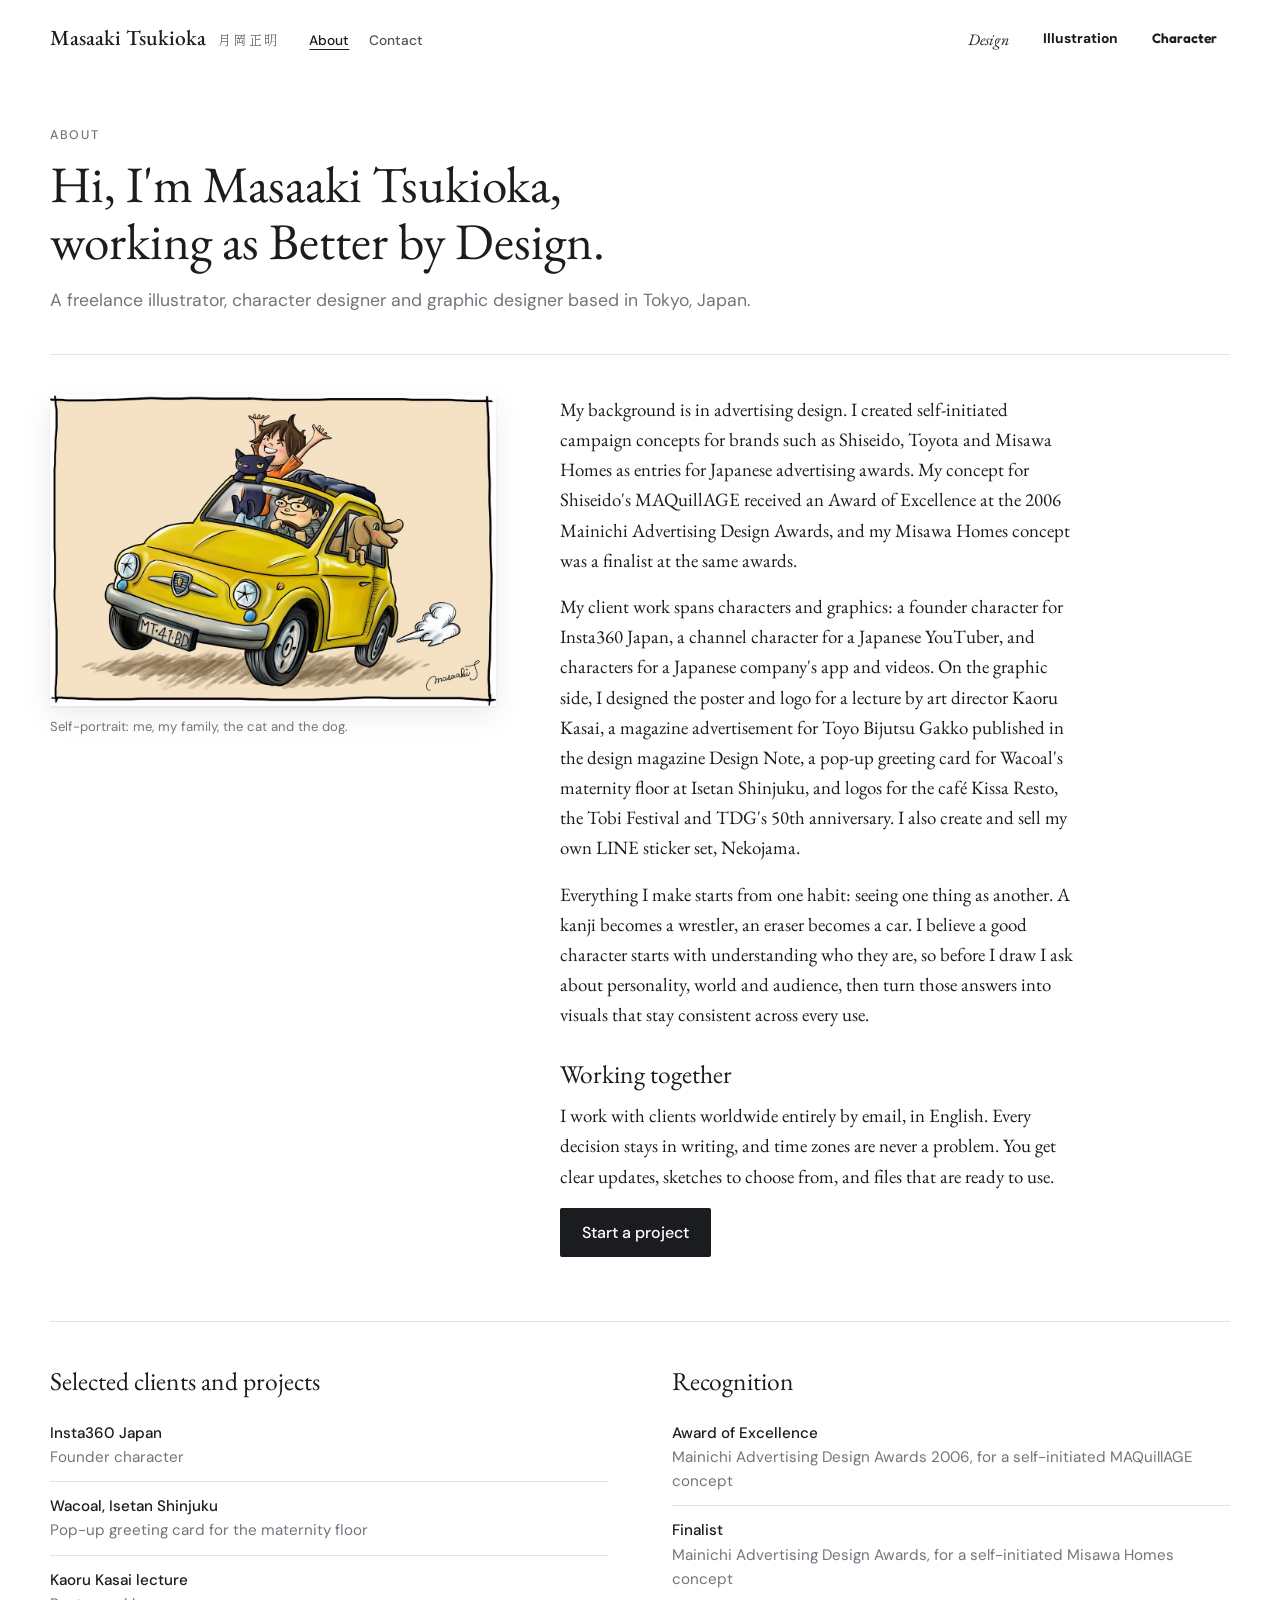
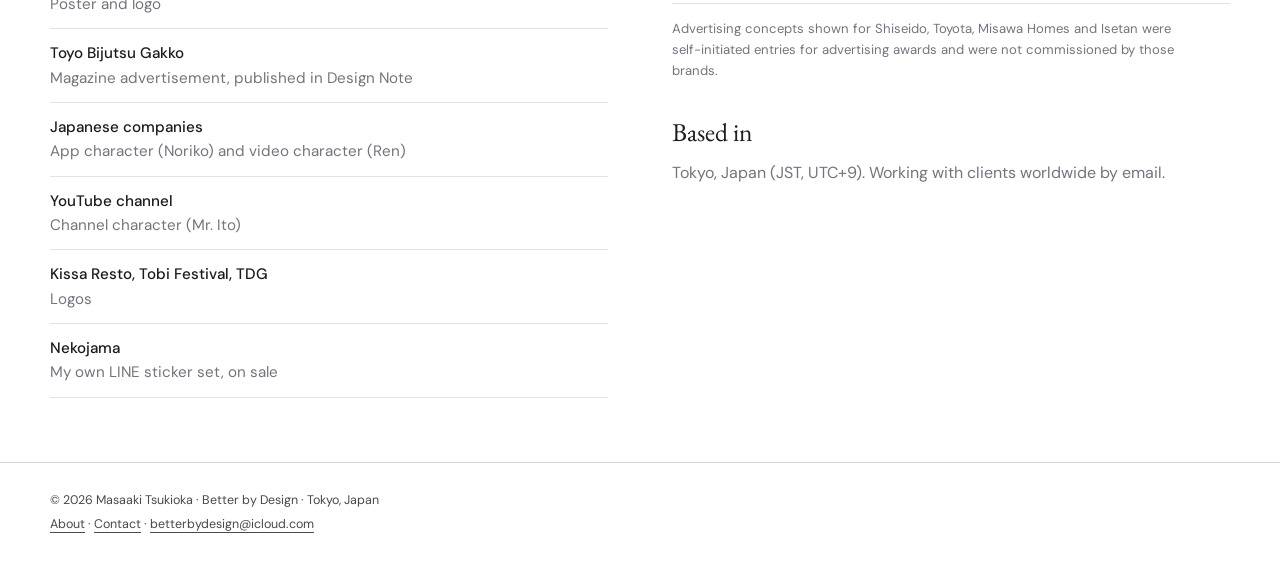
==== about/index.html @ 7e454767 "Initial portfolio site Co-Authored-By: Claude Opus 5.5 <noreply@anthropic.com>" ====
<!doctype html>
<html lang="en">
<head>
<meta charset="utf-8">
<meta name="viewport" content="width=device-width,initial-scale=1,viewport-fit=cover">
<title>About — Masaaki Tsukioka, Better by Design</title>
<meta name="description" content="Masaaki Tsukioka is a Tokyo-based illustrator, character designer and graphic designer working as Better by Design. Clients include Insta360 Japan and Wacoal; Award of Excellence, Mainichi Advertising Design Awards 2006.">
<meta name="author" content="Masaaki Tsukioka">
<meta name="theme-color" content="#ffffff">
<link rel="preconnect" href="https://fonts.googleapis.com">
<link rel="preconnect" href="https://fonts.gstatic.com" crossorigin>
<link rel="stylesheet" href="https://fonts.googleapis.com/css2?family=EB+Garamond:ital,wght@0,400;0,500;1,400&family=Shippori+Mincho:wght@400;500;700&family=DM+Sans:opsz,wght@9..40,400;9..40,500;9..40,700;9..40,800&family=Zen+Kaku+Gothic+New:wght@400;700&family=Fredoka:wght@500;600;700&family=Zen+Maru+Gothic:wght@500;700&family=Caveat:wght@600&display=swap">
<link rel="stylesheet" href="../assets/site.css?v=20261123f">
<script>try{var w=sessionStorage.getItem('wipe');if(w&&!matchMedia('(prefers-reduced-motion: reduce)').matches)document.documentElement.setAttribute('data-wipe',w);}catch(e){}</script>
<script type="application/ld+json">{"@context": "https://schema.org", "@type": "Person", "name": "Masaaki Tsukioka", "alternateName": "月岡正明", "jobTitle": "Illustrator, Character Designer and Graphic Designer", "worksFor": {"@type": "Organization", "name": "Better by Design"}, "address": {"@type": "PostalAddress", "addressLocality": "Tokyo", "addressCountry": "JP"}, "email": "mailto:betterbydesign@icloud.com", "sameAs": ["https://www.behance.net/gallery/111535309/My-Work"]}</script>
</head>
<body data-world="about" data-root="../">
<a class="skip" href="#main">Skip to content</a>
<div class="wipe" id="wipe" aria-hidden="true"></div>
<dialog class="lb" id="lb" aria-label="Enlarged work"><img alt=""><button type="button" class="lb-x" aria-label="Close">×</button><button type="button" class="lb-p" aria-label="Previous">‹</button><button type="button" class="lb-n" aria-label="Next">›</button><span class="lb-c"></span></dialog>
<section class="view page" id="about">
  <div class="g"><div class="in">
    <div class="bar">
      <div class="id"><a class="who" href="../" data-w="home"><b>Masaaki Tsukioka</b><span lang="ja">月岡正明</span></a><nav class="links" aria-label="Site"><a href="../about/" data-w="about" aria-current="page">About</a><a href="../contact/" data-w="contact">Contact</a></nav></div>
      <nav class="switch" aria-label="Worlds"><a class="s-d" href="../design/" data-w="design">Design</a><a class="s-i" href="../illustration/" data-w="illustration">Illustration</a><a class="s-c" href="../character/" data-w="character">Character</a></nav>
    </div>
    <div class="p-head" id="main">
      <p class="role">About</p>
      <h1>Hi, I'm Masaaki Tsukioka, working as Better by Design.</h1>
      <p class="p-lead">A freelance illustrator, character designer and graphic designer based in Tokyo, Japan.</p>
    </div>
    <div class="p-grid">
      <figure class="p-fig"><img src="../img/yellow-car.jpg" alt="Self-portrait illustration: the artist, family, a cat and a dog in a small yellow car" width="1150" height="802"><figcaption>Self-portrait: me, my family, the cat and the dog.</figcaption></figure>
      <div class="p-text">
        <p>My background is in advertising design. I created self-initiated campaign concepts for brands such as Shiseido, Toyota and Misawa Homes as entries for Japanese advertising awards. My concept for Shiseido's MAQuillAGE received an Award of Excellence at the 2006 Mainichi Advertising Design Awards, and my Misawa Homes concept was a finalist at the same awards.</p>
        <p>My client work spans characters and graphics: a founder character for Insta360 Japan, a channel character for a Japanese YouTuber, and characters for a Japanese company's app and videos. On the graphic side, I designed the poster and logo for a lecture by art director Kaoru Kasai, a magazine advertisement for Toyo Bijutsu Gakko published in the design magazine Design Note, a pop-up greeting card for Wacoal's maternity floor at Isetan Shinjuku, and logos for the café Kissa Resto, the Tobi Festival and TDG's 50th anniversary. I also create and sell my own LINE sticker set, Nekojama.</p>
        <p>Everything I make starts from one habit: seeing one thing as another. A kanji becomes a wrestler, an eraser becomes a car. I believe a good character starts with understanding who they are, so before I draw I ask about personality, world and audience, then turn those answers into visuals that stay consistent across every use.</p>
        <h2>Working together</h2>
        <p>I work with clients worldwide entirely by email, in English. Every decision stays in writing, and time zones are never a problem. You get clear updates, sketches to choose from, and files that are ready to use.</p>
        <p class="p-cta"><a class="btn" href="../contact/" data-w="contact">Start a project</a></p>
      </div>
    </div>
    <div class="p-cols">
      <div>
        <h2>Selected clients and projects</h2>
        <ul class="p-list">
          <li><b>Insta360 Japan</b> Founder character</li>
          <li><b>Wacoal, Isetan Shinjuku</b> Pop-up greeting card for the maternity floor</li>
          <li><b>Kaoru Kasai lecture</b> Poster and logo</li>
          <li><b>Toyo Bijutsu Gakko</b> Magazine advertisement, published in Design Note</li>
          <li><b>Japanese companies</b> App character (Noriko) and video character (Ren)</li>
          <li><b>YouTube channel</b> Channel character (Mr. Ito)</li>
          <li><b>Kissa Resto, Tobi Festival, TDG</b> Logos</li>
          <li><b>Nekojama</b> My own LINE sticker set, on sale</li>
        </ul>
      </div>
      <div>
        <h2>Recognition</h2>
        <ul class="p-list">
          <li><b>Award of Excellence</b> Mainichi Advertising Design Awards 2006, for a self-initiated MAQuillAGE concept</li>
          <li><b>Finalist</b> Mainichi Advertising Design Awards, for a self-initiated Misawa Homes concept</li>
        </ul>
        <p class="p-note">Advertising concepts shown for Shiseido, Toyota, Misawa Homes and Isetan were self-initiated entries for advertising awards and were not commissioned by those brands.</p>
        <h2>Based in</h2>
        <p class="p-plain">Tokyo, Japan (JST, UTC+9). Working with clients worldwide by email.</p>
      </div>
    </div>
  </div></div>
</section>
<div class="g site-foot"><div class="in"><p>© 2026 Masaaki Tsukioka · Better by Design · Tokyo, Japan</p><p><a href="../about/" data-w="about">About</a> · <a href="../contact/" data-w="contact">Contact</a> · <a href="mailto:betterbydesign@icloud.com">betterbydesign@icloud.com</a></p></div></div>
<script src="../assets/site.js"></script>
</body>
</html>
---- assets/site.css ----
/* Three worlds under one name, each with a single committed look.
   Motion rule: every movement re-enacts the idea of the work it sits on (見立て),
   nothing moves only to decorate. */
:root{
  color-scheme:light;
  --paper:#ffffff; --ink:#1b1c20; --grey:#73757e; --hair:#e3e3e7; --soft:#f5f5f7;
  --cobalt:#1f5fd1; --sun:#ffc21a; --char-ink:#2a1d0c; --lip:#c8102e;
  --serif:"EB Garamond","Shippori Mincho",Georgia,serif;
  --mincho:"Shippori Mincho","EB Garamond","Hiragino Mincho ProN",serif;
  --sans:"DM Sans","Zen Kaku Gothic New",system-ui,-apple-system,"Hiragino Sans",sans-serif;
  --gothic:"Zen Kaku Gothic New","DM Sans","Hiragino Sans",sans-serif;
  --round:"Fredoka","Zen Maru Gothic","Hiragino Maru Gothic ProN",system-ui,sans-serif;
  --maru:"Zen Maru Gothic","Fredoka","Hiragino Maru Gothic ProN",sans-serif;
  --hand:"Caveat","Segoe Print","Bradley Hand",cursive;
  --ease:cubic-bezier(.7,0,.2,1);
}
*{box-sizing:border-box}
body{margin:0;background:var(--paper);color:var(--ink);font-family:var(--sans);font-size:16px;line-height:1.6}
img{max-width:100%;display:block}
a{color:inherit}
a:focus-visible,button:focus-visible{outline:2px solid currentColor;outline-offset:3px}
.g{padding-left:max(16px,env(safe-area-inset-left,0px));padding-right:max(16px,env(safe-area-inset-right,0px))}
.in{max-width:1180px;margin:0 auto}
.view[hidden]{display:none!important}
.replay{font:500 .78rem var(--sans);background:none;border:1px solid currentColor;border-radius:999px;padding:3px 12px;cursor:pointer;color:inherit;opacity:.7;margin-top:16px}
.replay:hover{opacity:1}

/* ---------- top bar ---------- */
.bar{display:flex;flex-wrap:wrap;align-items:center;justify-content:space-between;gap:10px 24px;padding-block:20px}
.who{text-decoration:none;display:flex;align-items:baseline;gap:12px}
.who b{font-family:var(--serif);font-weight:500;font-size:1.35rem}
.who span{font-family:var(--mincho);font-size:.82rem;letter-spacing:.18em;opacity:.65}
.switch{display:flex;flex-wrap:wrap;gap:8px}
.switch a{text-decoration:none;font-size:.86rem;padding:5px 12px;border-radius:2px;border:1px solid transparent}
.switch .s-d{font-family:var(--serif);font-size:1rem;font-style:italic}
.switch .s-i{font-family:var(--sans);font-weight:800}
.switch .s-c{font-family:var(--round);font-weight:600;border-radius:999px}
.switch a[aria-current]{border-color:currentColor}

/* ---------- world switch: you cross into another world's paper ---------- */
.wipe{position:fixed;inset:0;z-index:50;pointer-events:none;transform:scaleX(0)}
.wipe.go{animation:wipe .8s var(--ease) forwards}
@keyframes wipe{0%{transform:scaleX(0);transform-origin:left}45%,55%{transform:scaleX(1);transform-origin:left}56%{transform-origin:right}100%{transform:scaleX(0);transform-origin:right}}

/* ---------- HOME ---------- */
#home .intro{padding-block:40px 36px;max-width:760px}
#home h1{margin:0 0 14px;font-family:var(--serif);font-weight:400;font-size:clamp(2rem,4.6vw,3.2rem);line-height:1.12;text-wrap:balance}
#home .intro p{margin:0;color:var(--grey);max-width:58ch}
.doors{display:grid;grid-template-columns:repeat(auto-fit,minmax(min(100%,280px),1fr));gap:16px;padding-bottom:56px}
.door{display:flex;flex-direction:column;justify-content:space-between;min-height:520px;padding:26px;text-decoration:none;overflow:hidden;position:relative}
.door .pic{flex:1;display:grid;place-items:center;padding:18px 0;position:relative}
.door .pic img{max-height:300px;width:auto}
.door small{display:block;opacity:.7;font-size:.82rem}
.door .lead{margin:6px 0 0;font-size:.95rem}
@media (min-width:900px){
  .doors{display:flex}
  .door{flex:1 1 0;transition:flex-grow .6s cubic-bezier(.2,.8,.2,1)}
  .doors:hover .door{flex-grow:.85}
  .doors .door:hover,.doors .door:focus-visible{flex-grow:1.4}
}
.d-design{background:var(--paper);border:1px solid var(--hair)}
.d-design h2{font-family:var(--serif);font-weight:400;font-size:2.1rem;margin:0;line-height:1.05}
.d-design small{font-family:var(--mincho);letter-spacing:.2em}
.d-design .lead{font-family:var(--serif);font-style:italic;color:var(--grey)}
/* the design door shows the trick in miniature: a glyph that is also a wrestler */
.d-design .glyph{position:absolute;inset:0;display:grid;place-items:center;font-family:var(--mincho);font-weight:500;font-size:190px;line-height:1;transition:opacity .6s ease}
.d-design .pic img{opacity:0;transition:opacity .6s ease}
.d-design:hover .glyph,.d-design:focus-visible .glyph{opacity:0}
.d-design:hover .pic img,.d-design:focus-visible .pic img{opacity:1}
.d-illust{background:var(--cobalt);color:#fff}
.d-illust h2{font-family:var(--sans);font-weight:800;font-size:2.1rem;margin:0;line-height:1.05}
.d-illust small{font-family:var(--gothic);letter-spacing:.1em}
.d-illust .pic img{box-shadow:0 18px 40px rgba(0,0,30,.35)}
.d-char{background:var(--sun);color:var(--char-ink)}
.d-char h2{font-family:var(--round);font-weight:700;font-size:2.2rem;margin:0;line-height:1;position:relative;display:inline-block}
.d-char small{font-family:var(--maru);font-weight:700}
.d-char .crew{display:flex;align-items:flex-end;justify-content:center}
.d-char .crew img{height:190px;width:auto;margin:0 -14px;transition:margin .6s cubic-bezier(.2,.8,.2,1),transform .6s cubic-bezier(.2,.8,.2,1);transform-origin:bottom center}
@media (min-width:900px){.doors .d-char:hover .crew img,.doors .d-char:focus-visible .crew img{margin:0 6px;transform:scale(1.12)}.doors:hover .d-char:not(:hover) .crew img{margin:0 -22px;transform:scale(.94)}}

/* ---------- DESIGN world ---------- */
#design .bar{position:sticky;top:env(safe-area-inset-top,0px);background:var(--paper);z-index:5}
#design .head{padding-block:56px 40px;border-bottom:1px solid var(--hair)}
#design .head h1{margin:0;font-family:var(--serif);font-weight:400;font-size:clamp(2.4rem,6vw,4.4rem);line-height:1}
#design .head h1 span{display:block;font-family:var(--mincho);font-size:.9rem;letter-spacing:.3em;color:var(--grey);margin-top:14px}
#design .head p{font-family:var(--serif);font-size:1.25rem;font-style:italic;color:var(--grey);margin:18px 0 0;max-width:46ch}
.dw{display:grid;grid-template-columns:minmax(0,1.25fr) minmax(0,1fr);gap:28px 56px;padding-block:56px;border-bottom:1px solid var(--hair);align-items:center}
.dw.alt .stage{order:2}
.stage{background:var(--soft);position:relative;aspect-ratio:4/3;overflow:hidden;display:grid;place-items:center;max-width:100%}
.stage > img{max-height:88%;max-width:88%;width:auto;height:auto}
.dw h2{font-family:var(--serif);font-weight:400;font-size:clamp(1.6rem,3vw,2.2rem);line-height:1.15;margin:0 0 8px;text-wrap:balance}
.dw .meta{font-family:var(--serif);font-style:italic;color:var(--grey);margin:0 0 18px}
.dw .meta b{font-style:normal;font-weight:500;color:var(--cobalt);font-size:.78rem;letter-spacing:.12em;text-transform:uppercase;margin-right:10px;font-family:var(--sans)}
.dw p{font-family:var(--serif);font-size:1.12rem;line-height:1.6;margin:0;max-width:44ch}
.dw .how{font-family:var(--sans);font-size:.8rem;color:var(--grey);margin-top:14px;letter-spacing:.02em}
.layer{position:absolute;inset:0;display:grid;place-items:center;transition:opacity .8s ease,transform 1s var(--ease)}
.layer img{max-height:88%;max-width:88%;width:auto}

/* 1. Sumo: 角力 → 角 → the wrestler */
.sumo .kanji{font-family:var(--mincho);font-weight:500;font-size:clamp(90px,14vw,180px);line-height:1;display:flex;gap:.04em}
.sumo .kanji span{display:inline-block;transition:opacity .8s ease,transform 1s var(--ease)}
.sumo .l-mark,.sumo .l-ring{opacity:0}
.sumo.s1 .k-ryoku{opacity:0;transform:translateX(40%)}
.sumo.s1 .k-kaku{transform:translateX(50%)}
.sumo.s2 .l-kanji{opacity:0;transform:scale(1.15)}
.sumo.s2 .l-mark{opacity:1}
.sumo.s3 .l-mark{opacity:0}
.sumo.s3 .l-ring{opacity:1}

/* 2. TSUBAKI: the lines are written first, then the poster arrives */

/* 3. XXX: three letters, then you read them as kisses */
.xxx .l-photo img{filter:grayscale(1) contrast(.9);transition:filter 1.2s ease}
.xxx .x{position:absolute;left:50%;top:50%;transform:translate(-50%,-50%);font-family:var(--hand);font-size:clamp(70px,12vw,150px);color:#fff;letter-spacing:.08em;text-shadow:0 2px 12px rgba(0,0,0,.25);transition:color 1s ease}
.xxx .read{position:absolute;left:0;right:0;bottom:6%;text-align:center;font-family:var(--serif);font-style:italic;color:#fff;font-size:1.2rem;text-shadow:0 1px 8px rgba(0,0,0,.4)}
.xxx .read span{transition:opacity .6s ease}
.xxx .read .b{position:absolute;left:0;right:0;opacity:0}
.xxx.s1 .x{color:var(--lip)}
.xxx.s1 .l-photo img{filter:none}
.xxx.s1 .read .a{opacity:0}
.xxx.s1 .read .b{opacity:1}

/* 4. Wacoal: the card that gets kept is a card that opens */
.wacoal{perspective:1400px}
.wacoal .l-closed{transform-origin:15% 50%;transition:transform 1.2s var(--ease),opacity .5s ease .7s}
.wacoal .l-open{opacity:0;transform:scale(.94)}
.wacoal.s1 .l-closed{transform:rotateY(-80deg);opacity:0}
.wacoal.s1 .l-open{opacity:1;transform:none;transition-delay:.5s}

/* 5. Eraser car: the line behind it is gone */
.eraser .ers{position:absolute;left:50%;top:50%;height:88%;width:auto;aspect-ratio:525/708;transform:translate(-50%,-50%);box-shadow:0 1px 2px rgba(0,0,0,.1),0 10px 28px rgba(0,0,0,.08);overflow:hidden}
.eraser .ers .car{opacity:0}

/* 6. Tosho card: a book that keeps turning into something else */
.tosho .layer{opacity:0;transform:scale(.97)}
.tosho .layer.on{opacity:1;transform:none}
.tosho .say{position:absolute;right:6%;top:8%;font-family:var(--mincho);font-weight:700;font-size:clamp(38px,6vw,64px);line-height:1;color:var(--ink);transition:opacity .4s}

/* ---------- ILLUSTRATION world ---------- */
#illustration{font-family:var(--sans);color:#fff;background:var(--cobalt);transition:background-color .8s ease,color .8s ease}
#illustration .head{padding-block:64px 56px}
#illustration .head h1{margin:0;font-weight:800;font-size:clamp(2.6rem,8vw,6rem);line-height:.95;letter-spacing:-.03em}
#illustration .head h1 span{display:block;font-family:var(--gothic);font-weight:700;font-size:1rem;letter-spacing:.2em;margin-top:16px;opacity:.8}
#illustration .head p{font-size:1.15rem;max-width:46ch;margin:18px 0 0;opacity:.92}
.band{padding-block:clamp(40px,7vw,88px)}
.band .in{display:grid;grid-template-columns:minmax(0,1fr) minmax(0,1fr);gap:28px 56px;align-items:center}
.band.rev .art{order:2}
.band .art img{margin:0 auto;max-height:620px;width:auto;box-shadow:0 22px 50px rgba(0,0,0,.28)}
.band .art.row{display:grid;grid-template-columns:repeat(3,minmax(0,1fr));gap:12px}
.band h2{font-weight:800;font-size:clamp(1.8rem,4vw,3rem);line-height:1;letter-spacing:-.02em;margin:0 0 12px}
.band .kind{font-family:var(--gothic);font-weight:700;font-size:.8rem;letter-spacing:.14em;text-transform:uppercase;opacity:.85;margin:0 0 14px}
.band p{font-size:1.08rem;margin:0;max-width:42ch}

/* ---------- CHARACTER world ---------- */
#character{background:var(--sun);color:var(--char-ink);font-family:var(--round)}
#character .head{padding-block:56px 24px}
#character .head h1{margin:0;font-weight:700;font-size:clamp(2.6rem,8vw,6rem);line-height:.95}
#character .head h1 span{display:block;font-family:var(--maru);font-size:1rem;margin-top:12px}
#character .head p{font-weight:500;font-size:1.2rem;max-width:44ch;margin:16px 0 0}
.lineup{display:grid;grid-template-columns:repeat(6,minmax(0,1fr));align-items:end;gap:16px clamp(12px,2.5vw,40px);padding-block:28px 12px}
.lineup figure{margin:0;text-align:center;min-width:0}
.lineup img{height:auto;max-height:clamp(130px,20vw,250px);width:auto;max-width:100%;margin:0 auto}
@media (max-width:760px){.lineup{grid-template-columns:repeat(3,minmax(0,1fr));gap:20px 12px}.lineup img{max-height:150px}}
.pill{display:inline-block;background:#fff;border:2.5px solid var(--char-ink);border-radius:999px;padding:2px 12px;font-weight:600;font-size:.86rem;margin-top:6px;white-space:nowrap}
.csec{padding-block:44px}
.csec h2{font-weight:700;font-size:clamp(1.6rem,4vw,2.4rem);margin:0 0 6px}
.csec .sub{font-weight:500;margin:0 0 24px;max-width:56ch}
.cards{display:grid;grid-template-columns:repeat(auto-fit,minmax(min(100%,240px),1fr));gap:20px}
.card{background:#fff;border:3px solid var(--char-ink);border-radius:26px;padding:22px;box-shadow:6px 6px 0 var(--char-ink);min-width:0}
.card .row{display:flex;align-items:flex-end;justify-content:center;gap:6px;min-height:240px;position:relative}
.card .row img{max-height:240px;width:auto;min-width:0;max-width:100%;object-fit:contain}
.card .row:has(img+img) img{flex:1 1 0;width:0}
.card h3{margin:14px 0 2px;font-weight:700;font-size:1.25rem}
.card p{margin:0;font-family:var(--maru);font-weight:500;font-size:.9rem;opacity:.85}
.card .tag{display:inline-block;background:var(--sun);border-radius:999px;padding:1px 10px;font-size:.75rem;font-weight:600;margin-bottom:6px}
/* Noriko & Ren: a character is delivered as a set of views; step through them */
.turn{position:relative;min-height:240px}
.turn img{position:absolute;left:50%;bottom:0;transform:translateX(-50%);max-height:240px;width:auto;opacity:0;transition:opacity .35s}
.turn img.on{opacity:1}
.views{display:flex;gap:6px;margin-top:10px}
.views button{font:600 .75rem var(--round);border:2px solid var(--char-ink);background:#fff;border-radius:999px;padding:1px 10px;cursor:pointer;color:var(--char-ink)}
.views button[aria-pressed="true"]{background:var(--char-ink);color:#fff}
/* Nekojama: a message arrives, then a cat lies down on it */
.chat{background:#8cabd9;border:3px solid var(--char-ink);border-radius:26px;padding:22px clamp(12px,3vw,28px);box-shadow:6px 6px 0 var(--char-ink);display:grid;gap:6px;max-width:760px}
.msg{position:relative;width:min(100%,340px);aspect-ratio:370/320}
.msg:nth-child(even){justify-self:end}
.msg .bubble{position:absolute;left:3%;right:3%;top:44%;height:19%;background:#fff;border-radius:18px;display:flex;align-items:center;padding:0 7%;white-space:nowrap;overflow:hidden;font-family:var(--round);font-weight:600;font-size:clamp(.9rem,2.6vw,1.25rem);color:#222;opacity:0;transform:scale(.6);transform-origin:left center;transition:opacity .3s,transform .4s cubic-bezier(.3,1.5,.5,1)}
.msg .bubble small{font-family:var(--round);font-weight:500;font-size:.7em;opacity:.55;margin-left:.6em}
.msg .cat{position:absolute;inset:0;width:100%;height:100%;opacity:0;transform:translateY(-70%)}
.msg.s1 .bubble{opacity:1;transform:none}
.msg.s2 .cat{opacity:1;transform:none;transition:transform .55s cubic-bezier(.3,1.35,.5,1),opacity .15s}
.msg.s2 .bubble{opacity:0;transition:opacity .2s .35s}
.typing{font:600 .8rem var(--round);color:#fff;opacity:.85;min-height:1.2em}

/* ---------- contact strip ---------- */
.cta{padding-block:56px 64px;display:flex;flex-wrap:wrap;justify-content:space-between;align-items:baseline;gap:16px 40px}
.cta p{margin:0;font-size:clamp(1.3rem,3vw,1.9rem);max-width:30ch;text-wrap:balance}
.cta a{text-decoration:none;border-bottom:2px solid currentColor;padding-bottom:2px;font-weight:500}
#design .cta p{font-family:var(--serif)}
#illustration .cta p{font-weight:800}
#character .cta p{font-weight:700}
footer{font-size:.76rem;padding-block:0 28px;opacity:.7}


/* ================= HOME: the whole body of work, in its three worlds ================= */
.ab{padding-block:44px 52px}
.ab-head{display:flex;flex-wrap:wrap;justify-content:space-between;align-items:baseline;gap:8px 24px;margin-bottom:24px}
.ab-head h3{margin:0}
.ab-head a{font-size:.9rem;text-decoration:none;border-bottom:1px solid currentColor}
.tiles{display:grid;gap:18px}
.tile{text-decoration:none;display:block;min-width:0}
.tile .t-img{display:grid;place-items:center;aspect-ratio:1;overflow:hidden}
.tile img{max-width:100%;max-height:100%;width:auto;height:auto;object-fit:contain}
.tile span{display:block;margin-top:8px;font-size:.85rem;line-height:1.3}
.ab-d{background:#fff;border-top:1px solid var(--hair)}
.ab-d h3{font-family:var(--serif);font-weight:400;font-size:clamp(1.8rem,3.4vw,2.6rem)}
.ab-d .tiles{grid-template-columns:repeat(auto-fill,minmax(min(100%,150px),1fr))}
.ab-d .t-img{background:var(--soft);padding:12%;transition:background .3s}
.ab-d .tile span{font-family:var(--serif);font-size:1rem}
.ab-d .tile:hover .t-img{background:var(--hair)}
.ab-i{background:var(--cobalt);color:#fff}
.ab-i h3{font-family:var(--sans);font-weight:800;font-size:clamp(1.9rem,3.6vw,2.8rem);letter-spacing:-.02em}
.ab-i .tiles{grid-template-columns:repeat(auto-fill,minmax(min(100%,150px),1fr))}
.ab-i .t-img{padding:6%}
.ab-i img{box-shadow:0 10px 24px rgba(0,0,0,.3);transition:transform .4s cubic-bezier(.2,.8,.2,1)}
.ab-i .tile:hover img{transform:translateY(-6px)}
.ab-i .tile span{font-weight:700}
.ab-c{background:var(--sun);color:var(--char-ink)}
.ab-c h3{font-family:var(--round);font-weight:700;font-size:clamp(1.9rem,3.6vw,2.8rem)}
.ab-c .tiles{grid-template-columns:repeat(auto-fill,minmax(min(100%,110px),1fr))}
.ab-c .t-img{aspect-ratio:3/4;align-items:end}
.ab-c img{transition:transform .35s cubic-bezier(.3,1.6,.5,1)}
.ab-c .tile:hover img{transform:translateY(-10px)}
.ab-c .tile span{font-family:var(--round);font-weight:600;text-align:center}

/* ================= staging: entrances in each world's manner ================= */
.pre{opacity:0}
.rv{transition:opacity .8s ease,transform .9s cubic-bezier(.2,.75,.2,1)}
.dw.rv.pre,.band.rv.pre,.rvt.rv.pre{opacity:1}
.dw.pre .stage{clip-path:inset(0 0 100% 0)}
.dw.pre h2,.dw.pre .meta,.dw.pre p,.dw.pre .replay{opacity:0;transform:translateY(14px)}
.dw .stage{transition:clip-path 1s var(--ease)}
.dw h2,.dw .meta,.dw p,.dw .replay{transition:opacity .7s ease .3s,transform .7s ease .3s}
.band.pre .art{opacity:0;transform:translateY(70px)}
.band.pre .in > div:last-child{opacity:0;transform:translateX(-40px)}
.band .art,.band .in > div:last-child{transition:opacity .9s ease,transform 1s cubic-bezier(.2,.8,.2,1)}
.band .in > div:last-child{transition-delay:.15s}
.csec.pre{transform:translateY(40px) scale(.97)}
.csec{transition:opacity .6s ease,transform .7s cubic-bezier(.3,1.45,.5,1)}
.rvt.pre .tile{opacity:0;transform:translateY(24px)}
.rvt .tile{transition:opacity .6s ease,transform .7s cubic-bezier(.2,.8,.2,1)}
.ab-c .rvt.pre .tile{transform:scale(.5) translateY(30px)}
.ab-c .rvt .tile{transition:opacity .4s ease,transform .6s cubic-bezier(.3,1.6,.5,1)}
/* world titles arrive in their own voice */
@keyframes inSerif{from{opacity:0;letter-spacing:.12em}to{opacity:1;letter-spacing:0}}
@keyframes inBold{from{opacity:0;transform:translateY(60%)}to{opacity:1;transform:none}}
@keyframes inPop{0%{opacity:0;transform:scale(.4)}60%{opacity:1;transform:scale(1.08)}100%{transform:scale(1)}}
#design.entered .head h1{animation:inSerif 1.2s var(--ease) both}
#illustration.entered .head h1{animation:inBold .8s cubic-bezier(.2,.8,.2,1) both}
#character.entered .head h1{animation:inPop .7s cubic-bezier(.3,1.5,.5,1) both;transform-origin:left bottom}
#character.entered .lineup figure{animation:inPop .6s cubic-bezier(.3,1.5,.5,1) both}
#character.entered .lineup figure:nth-child(2){animation-delay:.08s}#character.entered .lineup figure:nth-child(3){animation-delay:.16s}#character.entered .lineup figure:nth-child(4){animation-delay:.24s}#character.entered .lineup figure:nth-child(5){animation-delay:.32s}#character.entered .lineup figure:nth-child(6){animation-delay:.4s}
.lineup figure img{transition:transform .35s cubic-bezier(.3,1.6,.5,1)}
.lineup figure:hover img{transform:translateY(-12px)}
.card{transition:transform .3s cubic-bezier(.3,1.6,.5,1),box-shadow .3s}
.card:hover{transform:translate(-3px,-3px);box-shadow:9px 9px 0 var(--char-ink)}

/* ================= picture book: real spreads, the right page turns over ================= */
.fbook{position:relative;width:100%;max-width:680px;margin:0 auto;aspect-ratio:1335/891;perspective:2200px}
.fbook .base{position:absolute;inset:0;background:#f4ead8;box-shadow:0 24px 50px rgba(0,0,0,.3);transition:left .6s var(--ease)}
.fbook .base.closed{left:50%}
.fbook .pg{position:absolute;top:0;bottom:0;width:50%;background-repeat:no-repeat}
.fbook .L{left:0}
.fbook .R{right:0}
.fbook .cover{background-size:cover!important;background-position:center!important}
.fbook .blank{background:transparent!important}
.fbook .spine{position:absolute;top:0;bottom:0;left:50%;width:44px;margin-left:-22px;background:linear-gradient(90deg,transparent,rgba(0,0,0,.16) 50%,transparent);pointer-events:none;z-index:4}
.leaf{position:absolute;top:0;bottom:0;width:50%;transform-style:preserve-3d;z-index:3;display:none}
.leaf.next{left:50%;transform-origin:left center}
.leaf.prev{left:0;transform-origin:right center}
.leaf .face{position:absolute;inset:0;background-repeat:no-repeat;backface-visibility:hidden;-webkit-backface-visibility:hidden;background-color:#f4ead8}
.leaf .back{transform:rotateY(180deg)}
.leaf .face::after{content:"";position:absolute;inset:0;pointer-events:none;background:linear-gradient(90deg,rgba(0,0,0,.22),transparent 55%);opacity:0;animation:none}
.leaf.turning{display:block}
.leaf.turning .face::after{opacity:var(--sh,0)}
@keyframes shade{0%{opacity:0}50%{opacity:1}100%{opacity:0}}
.flipnav{display:flex;align-items:center;justify-content:center;gap:14px;margin-top:18px;font-weight:700;font-size:.9rem}
.flipnav button{font:inherit;font-size:1.2rem;line-height:1;background:rgba(255,255,255,.18);color:inherit;border:1.5px solid currentColor;border-radius:999px;width:38px;height:38px;cursor:pointer}
.flipnav button:disabled{opacity:.35;cursor:default}

@media (max-width:760px){
  .dw,.band .in{grid-template-columns:minmax(0,1fr)}
  .dw.alt .stage,.band.rev .art{order:0}
  .door{min-height:420px}
}
/* ================= scroll-driven works: the work stays put, your finger plays it ================= */
.scrub{position:relative}
.scrub > .pin{position:sticky;z-index:1}
.scrub .run{height:0;pointer-events:none}
#design .scrub > .dw{background:var(--paper)}
.scrub .stage *,.scrub .stage svg,.scrub .chat *,.scrub .fbook *{transition:none!important}
.scrub .stage .say{transition:opacity .2s!important}
.dw.pre .stage,.dw.rv .stage{transition:clip-path 1s var(--ease)!important}
.chat{overflow:hidden;height:min(66svh,560px);align-content:start}
.chat .feed{display:grid;gap:6px;will-change:transform}
.chat .msg{width:min(78%,300px)}
.neko-pin{background:var(--sun);padding-top:12px}.neko-pin .sub{margin-bottom:16px}.neko-pin .chat{height:min(58svh,520px)}
.leaf .face::after{animation:none!important}
@media (max-width:760px){
  .scrub .dw .stage{order:2!important}
  .scrub .dw{padding-block:24px;gap:14px}
  .scrub .dw p{font-size:1rem}
  .scrub .band .art{order:2}
  .scrub .band{padding-block:24px}
  .scrub .band .in{gap:14px}
}

/* ================= every piece of a series, edge to edge, no mats ================= */
.series{display:flex;flex-wrap:wrap;gap:12px;padding:0 0 56px;border-bottom:1px solid var(--hair)}
.series::after{content:"";flex:10 1 0}
.pc{all:unset;cursor:zoom-in;display:block;box-sizing:border-box}
.series .pc{flex:var(--r) 1 calc(var(--r)*190px);aspect-ratio:var(--r);max-width:calc(var(--r)*330px)}
.series img,.logos img{width:100%;height:100%;object-fit:contain;display:block;box-shadow:0 1px 2px rgba(0,0,0,.08),0 6px 18px rgba(0,0,0,.06);transition:transform .35s var(--ease)}
.series .pc:hover img{transform:translateY(-4px)}
.pc:focus-visible{outline:2px solid var(--cobalt);outline-offset:3px}
.logos{display:grid;grid-template-columns:repeat(auto-fill,minmax(min(100%,120px),1fr));gap:10px;width:100%}
.logos .pc{aspect-ratio:1;background:#fff;border:1px solid var(--hair);display:grid;place-items:center;padding:14%}
.logos img{box-shadow:none}
.stage .layer img,.stage > img{box-shadow:0 1px 2px rgba(0,0,0,.1),0 10px 28px rgba(0,0,0,.08)}
/* home tiles: one frame size, cropped on purpose; the full works live in each world */
.ab-d .t-img,.ab-i .t-img{aspect-ratio:4/5;padding:0;background:none;display:block;overflow:hidden}
.ab-d .tile img,.ab-i .tile img{width:100%;height:100%;max-width:none;max-height:none;object-fit:cover;object-position:50% 30%;box-shadow:none;transition:transform .6s var(--ease)}
.ab-d .tile img{transform:scale(1.1)}
.ab-i .tile:hover img{transform:scale(1.05)}.ab-d .tile:hover img{transform:scale(1.155)}
.ab-d .tile:hover .t-img{background:none}
.ab-d .t-img{outline:1px solid var(--hair);outline-offset:-1px}
.ab-c .tiles{grid-template-columns:repeat(auto-fill,minmax(min(100%,96px),1fr))}
.ab-c .t-img{aspect-ratio:3/4;display:flex;align-items:flex-end;justify-content:center}
.ab-c .tile img{max-height:100%;max-width:100%;object-fit:contain}
/* every character */
.cast{display:grid;grid-template-columns:repeat(auto-fill,minmax(min(100%,130px),1fr));gap:18px 10px}
.cast .pc{display:flex;flex-direction:column;align-items:center;gap:8px;text-align:center}
.cast img{height:170px;width:100%;object-fit:contain;object-position:bottom;transition:transform .35s cubic-bezier(.3,1.6,.5,1)}
.cast .pc:hover img{transform:translateY(-10px)}
.cast .pill{font-size:.78rem}
/* lightbox */
.lb{border:0;padding:0;background:transparent;max-width:none;max-height:none;width:100vw;height:100dvh;overflow:hidden}
.lb::backdrop{background:rgba(20,20,24,.92)}
.lb[open]{display:grid;place-items:center}
.lb img{max-width:min(92vw,1100px);max-height:84dvh;width:auto;height:auto;object-fit:contain;background:transparent}
.lb button{position:fixed;background:rgba(255,255,255,.12);color:#fff;border:1px solid rgba(255,255,255,.4);border-radius:999px;width:44px;height:44px;font-size:1.4rem;line-height:1;cursor:pointer}
.lb-x{top:14px;right:14px}.lb-p{left:12px;top:50%;transform:translateY(-50%)}.lb-n{right:12px;top:50%;transform:translateY(-50%)}
.lb-c{position:fixed;bottom:16px;left:0;right:0;text-align:center;color:#fff;font:500 .85rem var(--sans);opacity:.8}
@media (max-width:760px){.series{gap:8px;padding-bottom:36px}.series .pc{flex-basis:calc(var(--r)*120px)}.cast img{height:130px}}

/* ================= world switch: one frame that travels and takes on each world's shape ================= */
.switch{position:relative}
.switch a{position:relative;z-index:1}
.switch a[aria-current]{border-color:transparent}
.sw-ind{position:absolute;left:0;top:0;width:0;height:0;pointer-events:none;box-sizing:border-box;border:1px solid currentColor;border-radius:2px;opacity:0;
  --sw:.6s cubic-bezier(.6,0,.2,1);transition:left var(--sw),top var(--sw),width var(--sw),height var(--sw),border-radius var(--sw),border-width var(--sw),opacity .3s}
.sw-ind.on{opacity:1}
.sw-ind.w-d{border-width:1px}
.sw-ind.w-i{border-width:2.5px}
.sw-ind.w-c{border-width:2px}
/* arriving in a world, its frame appears in that world's manner */
@keyframes swRule{from{clip-path:inset(0 100% 0 0)}to{clip-path:inset(0 0 0 0)}}
@keyframes swStroke{from{transform:scaleX(0);transform-origin:left}to{transform:scaleX(1);transform-origin:left}}
@keyframes swPop{0%{transform:scale(.3);opacity:0}60%{transform:scale(1.14);opacity:1}100%{transform:scale(1)}}
.sw-ind.enter.w-d{animation:swRule 1s cubic-bezier(.65,0,.35,1) both}
.sw-ind.enter.w-i{animation:swStroke .45s cubic-bezier(.2,.8,.2,1) both}
.sw-ind.enter.w-c{animation:swPop .55s cubic-bezier(.3,1.5,.5,1) both}

/* phones: the switch is a thumb-sized segmented bar; the frame follows taps and sideways swipes */
@media (max-width:760px){
  .bar .switch{flex:1 1 100%;display:grid;grid-template-columns:repeat(3,1fr);gap:0}
  .bar .switch a{text-align:center;padding:10px 4px;font-size:.92rem}
  .bar .switch .s-d{font-size:1.04rem}
  .sw-ind.dragging{transition:none!important}
}


/* characters: five to a row, room above so the hover lift never clips */
.ab-c .tiles{grid-template-columns:repeat(5,minmax(0,1fr));gap:22px 18px}
.ab-c .t-img{overflow:visible;aspect-ratio:1/1;padding-top:12px}
.ab-c .tile img{max-height:100%;max-width:100%}
.cast{grid-template-columns:repeat(5,minmax(0,1fr));gap:26px 14px}
.cast img{height:190px}
.cast .set img{object-fit:contain}
@media (max-width:760px){.ab-c .tiles,.cast{grid-template-columns:repeat(3,minmax(0,1fr))}.cast img{height:130px}}


/* XXX: the camera walks up to the hand-written XXX on the window, and it turns lipstick red */
.misawa .mp,.isetan .iz,.kasai .kz,.toyo .tz{position:absolute;left:50%;top:50%;height:88%;transform:translate(-50%,-50%);box-shadow:0 1px 2px rgba(0,0,0,.1),0 10px 28px rgba(0,0,0,.08)}
.misawa .mp img,.misawa .mp svg,.isetan .iz img,.isetan .iz svg,.toyo .tz img{position:absolute;inset:0;width:100%;height:100%;max-width:none;max-height:none}
.misawa .mp .real{opacity:0}
.misawa svg{overflow:visible;filter:drop-shadow(0 0 1.2px rgba(0,0,0,.28))}
.misawa path{fill:none;stroke:#fff;stroke-width:3.2;stroke-linecap:round;stroke-linejoin:round}
.misawa .ln2{stroke-width:1.4;opacity:.6}
.misawa .q{stroke-width:2.8}
.misawa .d{opacity:0}
.isetan .iz{aspect-ratio:536/720}
.isetan .sc+.sc{opacity:0}
.kasai .kz{aspect-ratio:518/732;will-change:transform}
.kasai .kz img{position:absolute;max-width:none;max-height:none}
.kasai .kz .bg{inset:0;width:100%;height:100%}
.kasai .kz .logo{left:70.27%;top:15.16%;width:7.07%;height:29.37%;mix-blend-mode:multiply}
.toyo .tz{aspect-ratio:565/724;will-change:transform}
.xxx .zoom{position:absolute;left:50%;top:50%;height:88%;aspect-ratio:522/701;transform:translate(-50%,-50%);transform-origin:24.9% 38.9%;will-change:transform}
.xxx .zoom img{position:absolute;inset:0;width:100%;height:100%;max-width:none;max-height:none;box-shadow:none}
.xxx .zoom .ph{box-shadow:0 1px 2px rgba(0,0,0,.1),0 10px 28px rgba(0,0,0,.08)}
.xxx .zoom .red{opacity:0}
.xxx .read{position:absolute;left:7%;right:7%;bottom:7%;text-align:left;text-shadow:none;font-style:normal;color:var(--ink)}
.xxx .read span{display:block;position:absolute;left:0;bottom:0}
.xxx .read .a{font:500 .72rem/1.4 var(--sans);letter-spacing:.22em;text-transform:uppercase;color:#6b6e76}
.xxx .read .b{font:400 clamp(1.15rem,2.2vw,1.6rem)/1.2 var(--serif);font-style:italic;color:var(--lip);opacity:0}


/* TSUBAKI: the real poster is written onto blank paper, one brush stroke at a time, fast like a calligrapher's hand */
.tsubaki .tsu{position:absolute;left:50%;top:50%;height:88%;width:auto;aspect-ratio:529/692;transform:translate(-50%,-50%);box-shadow:0 1px 2px rgba(0,0,0,.1),0 10px 28px rgba(0,0,0,.08);overflow:visible}



/* Wacoal: opens top to bottom */
.wacoal .layer{perspective:1100px}
.wacoal .l-closed{transform:none!important}
.wacoal .l-closed img{transform-origin:50% 0;backface-visibility:hidden}
.wacoal .l-open{transform:none!important}
.wacoal .l-open img{transform-origin:50% 100%}

@media (prefers-reduced-motion:reduce){
  *,*::before,*::after{transition:none!important;animation:none!important}
}

/* ================= real pages: shared header links, about, contact ================= */
body{background:var(--paper)}
body[data-world="illustration"]{background:var(--cobalt)}
body[data-world="character"]{background:var(--sun)}
.skip{position:absolute;left:12px;top:-60px;z-index:60;background:var(--ink);color:#fff;padding:8px 14px;border-radius:2px;text-decoration:none;font:500 .9rem var(--sans)}
.skip:focus{top:12px}
.bar .id{display:flex;flex-wrap:wrap;align-items:baseline;gap:6px 22px}
.links{display:flex;gap:4px}
.links a{text-decoration:none;font:500 .86rem var(--sans);padding:10px 8px;opacity:.75}
.links a:hover,.links a[aria-current]{opacity:1;text-decoration:underline;text-underline-offset:4px}
@media (max-width:760px){.bar .id{width:100%;justify-content:space-between}.links{margin-left:-8px}}
/* home: who and what, before the doors */
#home .role,.page .role{font:500 .78rem var(--sans);letter-spacing:.14em;text-transform:uppercase;color:var(--grey);margin:0 0 12px}
#home .creds{margin:18px 0 0;font-size:.85rem;color:var(--grey);max-width:62ch}
#home .creds span{color:var(--ink)}
#home .creds span::before{content:"·";margin:0 .6em;color:var(--grey)}
#home .creds span:first-child::before{content:"";margin:0 0 0 .25em}
/* illustration door: full-strength small text (opacity .7 failed contrast) */
.d-illust small{opacity:1}
/* touch screens: the design door plays its trick once when it comes into view */
.d-design.play .glyph{opacity:0}
.d-design.play .pic img{opacity:1}
/* bigger tap areas, same look */
.views button,.flipnav button{position:relative}
.views button::before{content:"";position:absolute;left:-3px;right:-3px;top:-11px;bottom:-11px}
.flipnav button::before{content:"";position:absolute;inset:-4px;border-radius:999px}
.card .views{min-height:24px}
.card:not(:has(.views)) .row{margin-bottom:34px}
/* site footer */
.site-foot{font-size:.78rem;padding-block:28px 36px;border-top:1px solid color-mix(in srgb,currentColor 18%,transparent)}
.site-foot p{margin:0 0 4px;opacity:.8}
.site-foot a{text-decoration:none;border-bottom:1px solid currentColor}
body[data-world="illustration"] .site-foot{color:#fff}
body[data-world="character"] .site-foot{color:var(--char-ink)}
/* the page wipe: first half covers on leaving, second half uncovers on arrival */
.wipe.cover{animation:wipeCover .38s var(--ease) forwards}
.wipe.covered{transform:scaleX(1)}
.wipe.uncover{animation:wipeUncover .42s var(--ease) forwards}
@keyframes wipeCover{from{transform:scaleX(0);transform-origin:left}to{transform:scaleX(1);transform-origin:left}}
@keyframes wipeUncover{from{transform:scaleX(1);transform-origin:right}to{transform:scaleX(0);transform-origin:right}}
/* about / contact */
.page{color:var(--ink)}
.p-head{padding-block:48px 40px;max-width:820px}
.p-head h1{margin:0;font-family:var(--serif);font-weight:400;font-size:clamp(2rem,4.6vw,3.2rem);line-height:1.12;text-wrap:balance}
.p-lead{font-size:1.1rem;color:var(--grey);max-width:60ch;margin:16px 0 0}
.p-lead a{color:var(--ink)}
.page h2{font-family:var(--serif);font-weight:400;font-size:1.6rem;margin:36px 0 12px;line-height:1.2}
.p-grid{display:grid;grid-template-columns:minmax(0,.8fr) minmax(0,1.2fr);gap:32px 64px;padding-block:8px 48px;border-top:1px solid var(--hair);padding-top:40px}
.p-fig{margin:0}
.p-fig img{width:100%;height:auto;box-shadow:0 1px 2px rgba(0,0,0,.08),0 10px 28px rgba(0,0,0,.08)}
.p-fig figcaption{font-size:.82rem;color:var(--grey);margin-top:10px}
.p-text p{font-family:var(--serif);font-size:1.18rem;line-height:1.6;margin:0 0 16px;max-width:58ch}
.p-text h2{margin-top:28px}
.p-cols{display:grid;grid-template-columns:repeat(2,minmax(0,1fr));gap:8px 64px;border-top:1px solid var(--hair);padding-block:8px 64px}
.p-list{list-style:none;margin:0;padding:0}
.p-list li{padding:12px 0;border-bottom:1px solid var(--hair);font-size:.95rem;color:var(--grey)}
.p-list b{display:block;color:var(--ink);font-weight:500}
.p-note{font-size:.82rem;color:var(--grey);margin:14px 0 0;max-width:56ch}
.p-plain{margin:0;color:var(--grey)}
.btn{display:inline-block;font:500 1rem var(--sans);background:var(--ink);color:#fff;border:0;border-radius:2px;padding:14px 22px;text-decoration:none;cursor:pointer;min-height:48px}
.btn:hover{background:#000}
.p-cta{margin-top:24px}
.mail{margin:28px 0 0;display:flex;flex-wrap:wrap;align-items:center;gap:10px 16px}
.mail a{font-family:var(--serif);font-size:clamp(1.4rem,3.4vw,2.2rem);text-decoration:none;border-bottom:2px solid currentColor;overflow-wrap:anywhere}
.copy{font:500 .85rem var(--sans);background:none;border:1px solid var(--ink);border-radius:999px;padding:10px 16px;cursor:pointer;min-height:44px;color:var(--ink)}
.copied{font-size:.85rem;color:var(--grey)}
.svc{display:grid;grid-template-columns:repeat(3,minmax(0,1fr));gap:16px;padding-bottom:48px}
.svc a{display:block;padding:24px;text-decoration:none;min-height:200px;transition:transform .35s var(--ease)}
.svc a:hover{transform:translateY(-4px)}
.svc small{display:block;font-size:.8rem;margin-bottom:6px}
.svc h2{margin:0 0 10px}
.svc p{margin:0;font-size:.95rem}
.svc-d{border:1px solid var(--hair)}
.svc-d h2{font-family:var(--serif)}
.svc-d small{font-family:var(--mincho);letter-spacing:.2em}
.svc-d p{color:var(--grey)}
.svc-i{background:var(--cobalt);color:#fff}
.svc-i h2{font-family:var(--sans);font-weight:800;letter-spacing:-.02em}
.svc-c{background:var(--sun);color:var(--char-ink);border-radius:26px}
.svc-c h2{font-family:var(--round);font-weight:700}
.svc-c small{font-family:var(--maru);font-weight:700}
.brief{display:grid;gap:14px;max-width:560px}
.brief label{display:grid;gap:6px;font-size:.85rem;font-weight:500}
.brief input,.brief select,.brief textarea{font:400 1rem var(--sans);color:var(--ink);background:#fff;border:1px solid #b9bbc2;border-radius:2px;padding:12px;min-height:48px;width:100%}
.brief textarea{resize:vertical}
.brief input:focus,.brief select:focus,.brief textarea:focus{outline:2px solid var(--cobalt);outline-offset:1px;border-color:transparent}
.brief .two{display:grid;grid-template-columns:1fr 1fr;gap:14px}
.brief .btn{justify-self:start}
.brief .hint{font-size:.8rem;color:var(--grey);margin:0}
.brief .err{color:#b3261e;font-size:.85rem;margin:0}
.steps{margin:0;padding:0;list-style:none;counter-reset:s}
.steps li{counter-increment:s;padding:12px 0 12px 44px;border-bottom:1px solid var(--hair);position:relative;color:var(--grey);font-size:.95rem}
.steps li::before{content:counter(s);position:absolute;left:0;top:10px;font-family:var(--serif);font-size:1.5rem;color:var(--ink);line-height:1}
.steps b{display:block;color:var(--ink);font-weight:500}
@media (max-width:760px){
  .p-grid,.p-cols,.svc{grid-template-columns:minmax(0,1fr)}
  .p-grid{gap:24px}
  .svc a{min-height:0}
  .brief .two{grid-template-columns:1fr}
}
html[data-wipe] .wipe{transform:scaleX(1);background:#fff}
html[data-wipe="design"] .wipe{background:#1b1c20}
html[data-wipe="illustration"] .wipe{background:#1f5fd1}
html[data-wipe="character"] .wipe{background:#ffc21a}
@media (prefers-reduced-motion:reduce){.wipe{display:none}}

/* ================= lightbox: a series is a vertical scroll, one piece per screen ================= */
.lb[open]{display:block}
.lb-track{position:fixed;inset:0;overflow-y:auto;overscroll-behavior:contain;scroll-snap-type:y mandatory;scrollbar-width:none}
.lb-track::-webkit-scrollbar{display:none}
.lb-f{margin:0;height:100dvh;display:grid;place-items:center;padding:60px 64px;scroll-snap-align:start;scroll-snap-stop:always;box-sizing:border-box;cursor:zoom-out}
.lb .lb-f img{max-width:min(100%,1100px);max-height:calc(100dvh - 120px);min-height:0;width:auto;height:auto;object-fit:contain;cursor:default}
.lb button{z-index:2}
.lb-p,.lb-n{left:auto;right:14px;transform:none}
.lb-p{top:calc(50% - 54px)}.lb-n{top:calc(50% + 10px)}
.lb button:disabled{opacity:.3;cursor:default}
.lb-c{z-index:2;pointer-events:none}
@media (max-width:760px){.lb-f{padding:60px 12px 56px}.lb .lb-f img{max-height:calc(100dvh - 116px)}.lb-p,.lb-n{display:none}}
/* characters get their own sunny ground when enlarged */
body[data-world="character"] .lb::backdrop{background:var(--sun)}
body[data-world="character"] .lb button{background:#fff;color:var(--char-ink);border:2.5px solid var(--char-ink)}
body[data-world="character"] .lb-c{color:var(--char-ink);font-family:var(--round);font-weight:600;opacity:1}
body[data-world="character"] .lb .lb-f img{filter:drop-shadow(6px 6px 0 rgba(42,29,12,.18))}
/* illustration: paintings are clickable */
.band .art .pc{display:block;cursor:zoom-in}
.band .art .pc img{transition:transform .35s var(--ease)}
.band .art .pc:hover img{transform:translateY(-4px)}
#illustration .pc:focus-visible{outline:2px solid currentColor;outline-offset:4px}
/* game concept (character) */
.gc-hero{width:100%;margin:0 0 8px}
.gc-hero img{width:100%;height:auto;display:block}
.gc-h{font-size:1rem;font-weight:700;margin:18px 0 10px}
#game-concept .series{padding-bottom:20px;border-bottom:0}
#game-concept .series .pc{max-width:calc(var(--r)*220px)}
/* Manten Sensei pixel art */
.mt-grid{display:grid;grid-template-columns:repeat(auto-fill,minmax(94px,1fr));gap:6px}
.mt-grid .pc img{width:100%;height:auto;aspect-ratio:94/72;object-fit:cover;display:block;image-rendering:pixelated;transition:transform .25s var(--ease)}
.mt-grid .pc:hover img{transform:scale(1.08)}
.mt-grid .mt-wide{grid-column:span 2;grid-row:span 2;align-self:center}
.mt-grid .mt-wide img{aspect-ratio:auto;object-fit:contain;image-rendering:auto;background:#fff}
@media (max-width:760px){.mt-grid{grid-template-columns:repeat(4,minmax(0,1fr));gap:4px}}
.lb .lb-f img[src*="/px/"]{image-rendering:pixelated;width:min(100%,940px);height:auto}
#resto .stage{background:#f3f3f1}#resto .stage img{position:absolute;inset:0;width:100%;height:100%;object-fit:contain;padding:18px;box-sizing:border-box;filter:drop-shadow(0 4px 12px rgba(0,0,0,.08))}
#street-objects .art.row{grid-template-columns:repeat(2,minmax(0,1fr))}
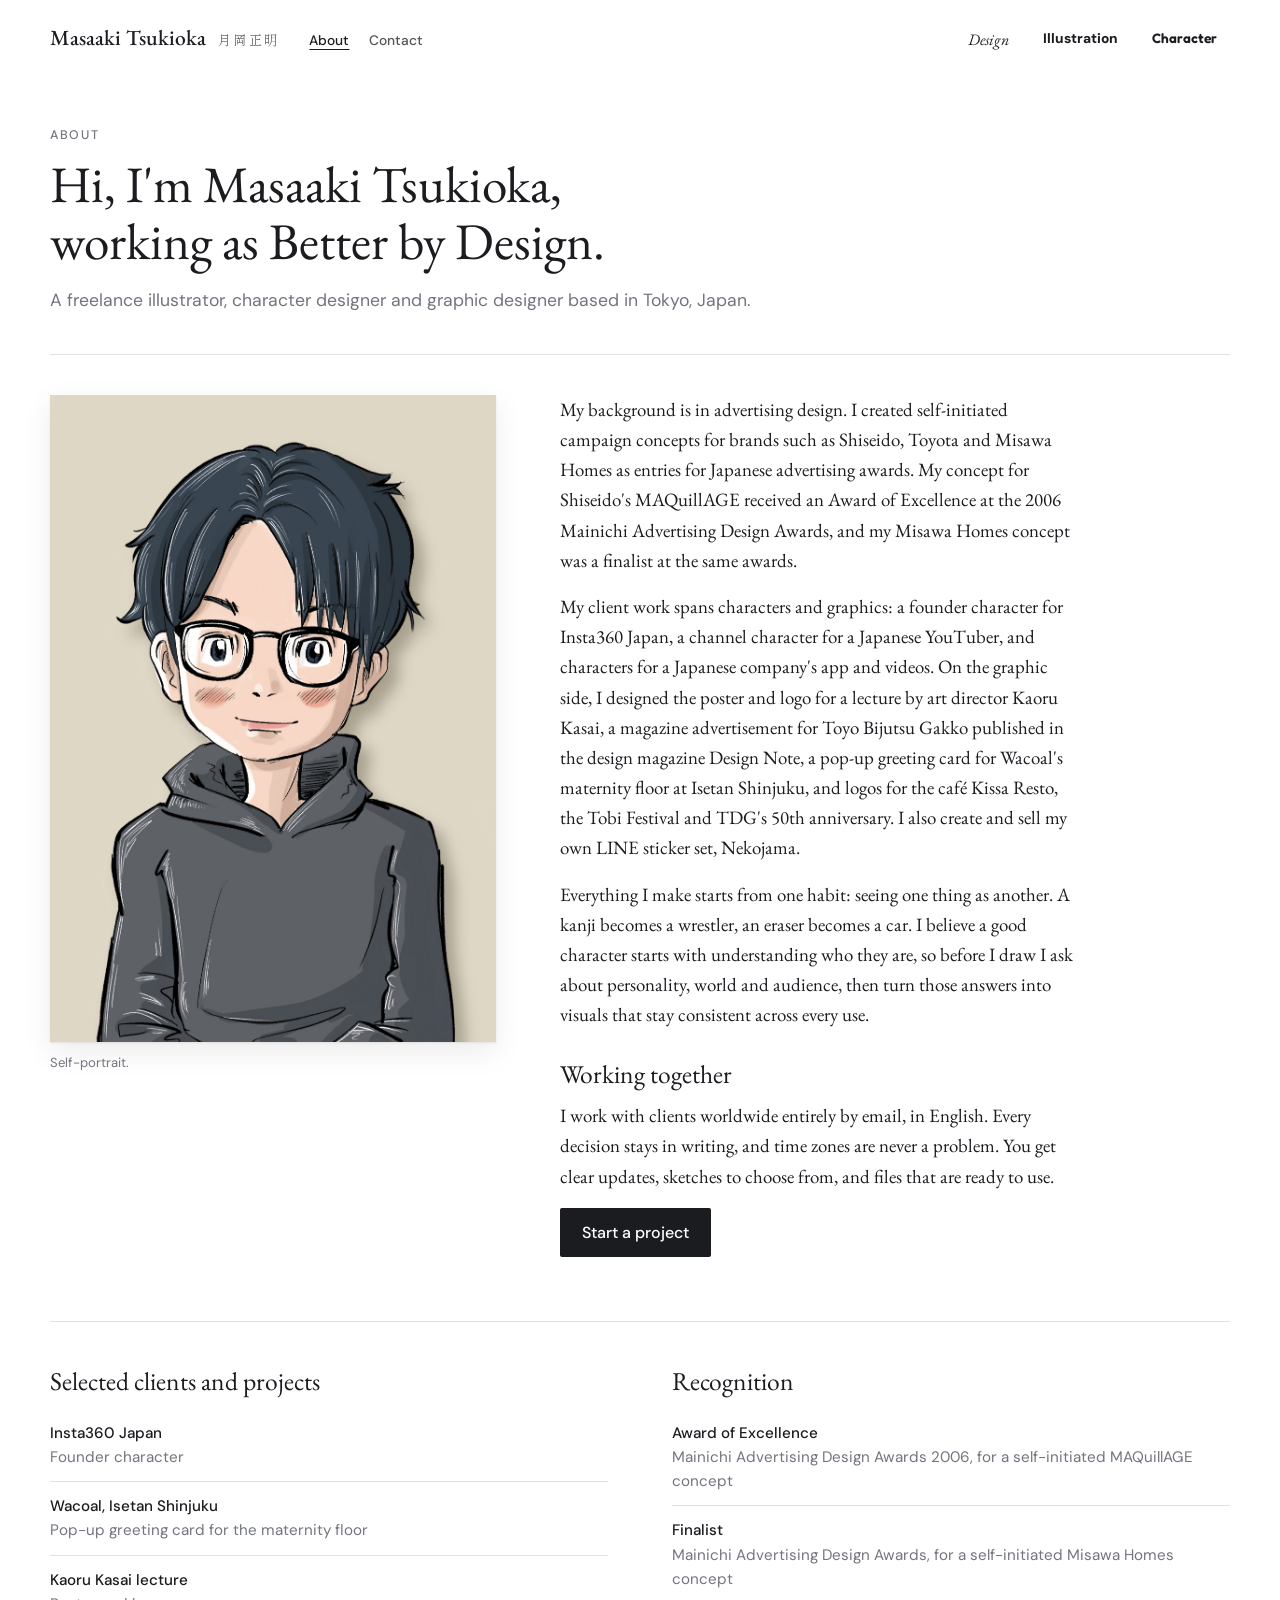
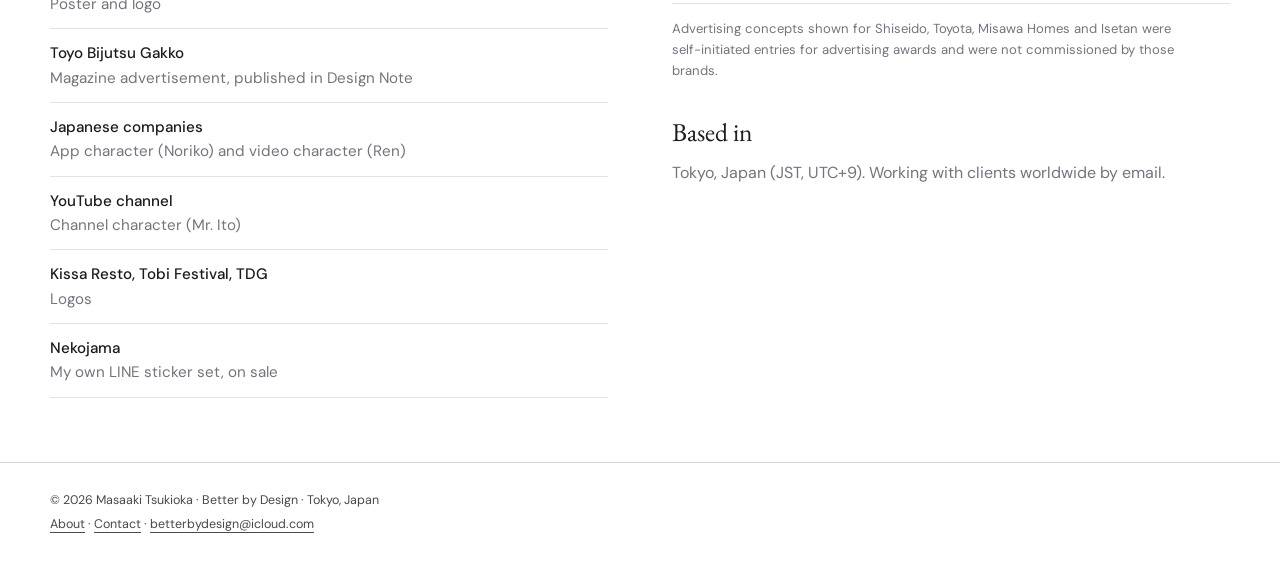
==== commit 63886da2: "Add latest site updates; make 404 page work under /pf/ Co-Authored-By: Claude Opus 5.5 <noreply@anth" ====
--- a/about/index.html
+++ b/about/index.html
@@ -30,7 +30,7 @@
       <p class="p-lead">A freelance illustrator, character designer and graphic designer based in Tokyo, Japan.</p>
     </div>
     <div class="p-grid">
-      <figure class="p-fig"><img src="../img/yellow-car.jpg" alt="Self-portrait illustration: the artist, family, a cat and a dog in a small yellow car" width="1150" height="802"><figcaption>Self-portrait: me, my family, the cat and the dog.</figcaption></figure>
+      <figure class="p-fig"><img src="../img/self-portrait.jpg" alt="Self-portrait illustration of Masaaki Tsukioka: black hair, glasses and a grey hoodie" width="955" height="1384"><figcaption>Self-portrait.</figcaption></figure>
       <div class="p-text">
         <p>My background is in advertising design. I created self-initiated campaign concepts for brands such as Shiseido, Toyota and Misawa Homes as entries for Japanese advertising awards. My concept for Shiseido's MAQuillAGE received an Award of Excellence at the 2006 Mainichi Advertising Design Awards, and my Misawa Homes concept was a finalist at the same awards.</p>
         <p>My client work spans characters and graphics: a founder character for Insta360 Japan, a channel character for a Japanese YouTuber, and characters for a Japanese company's app and videos. On the graphic side, I designed the poster and logo for a lecture by art director Kaoru Kasai, a magazine advertisement for Toyo Bijutsu Gakko published in the design magazine Design Note, a pop-up greeting card for Wacoal's maternity floor at Isetan Shinjuku, and logos for the café Kissa Resto, the Tobi Festival and TDG's 50th anniversary. I also create and sell my own LINE sticker set, Nekojama.</p>
--- a/assets/site.css
+++ b/assets/site.css
@@ -343,6 +343,7 @@
 .cast img{height:170px;width:100%;object-fit:contain;object-position:bottom;transition:transform .35s cubic-bezier(.3,1.6,.5,1)}
 .cast .pc:hover img{transform:translateY(-10px)}
 .cast .pill{font-size:.78rem}
+.cast .tag{font-size:.68rem;font-weight:600;background:var(--char-ink);color:#fff;border-radius:999px;padding:1px 9px;margin-top:-4px;white-space:nowrap}
 /* lightbox */
 .lb{border:0;padding:0;background:transparent;max-width:none;max-height:none;width:100vw;height:100dvh;overflow:hidden}
 .lb::backdrop{background:rgba(20,20,24,.92)}
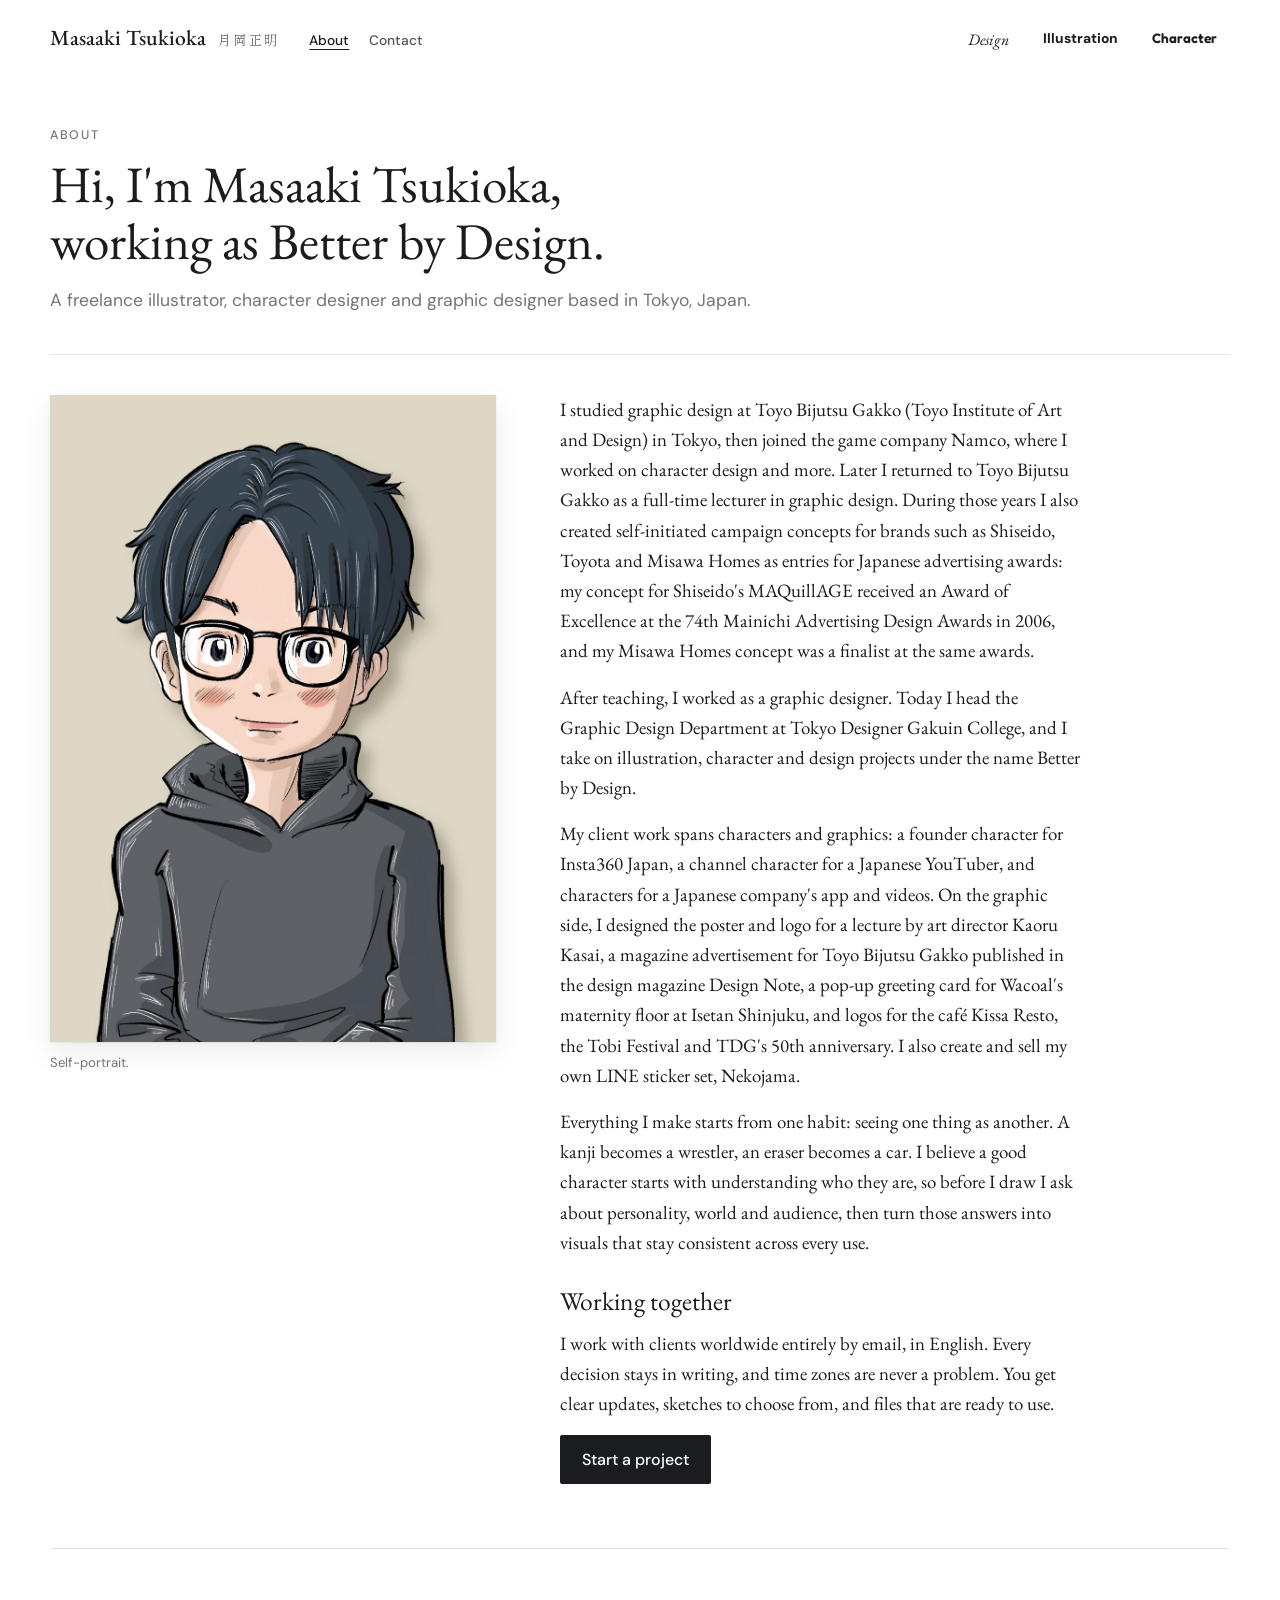
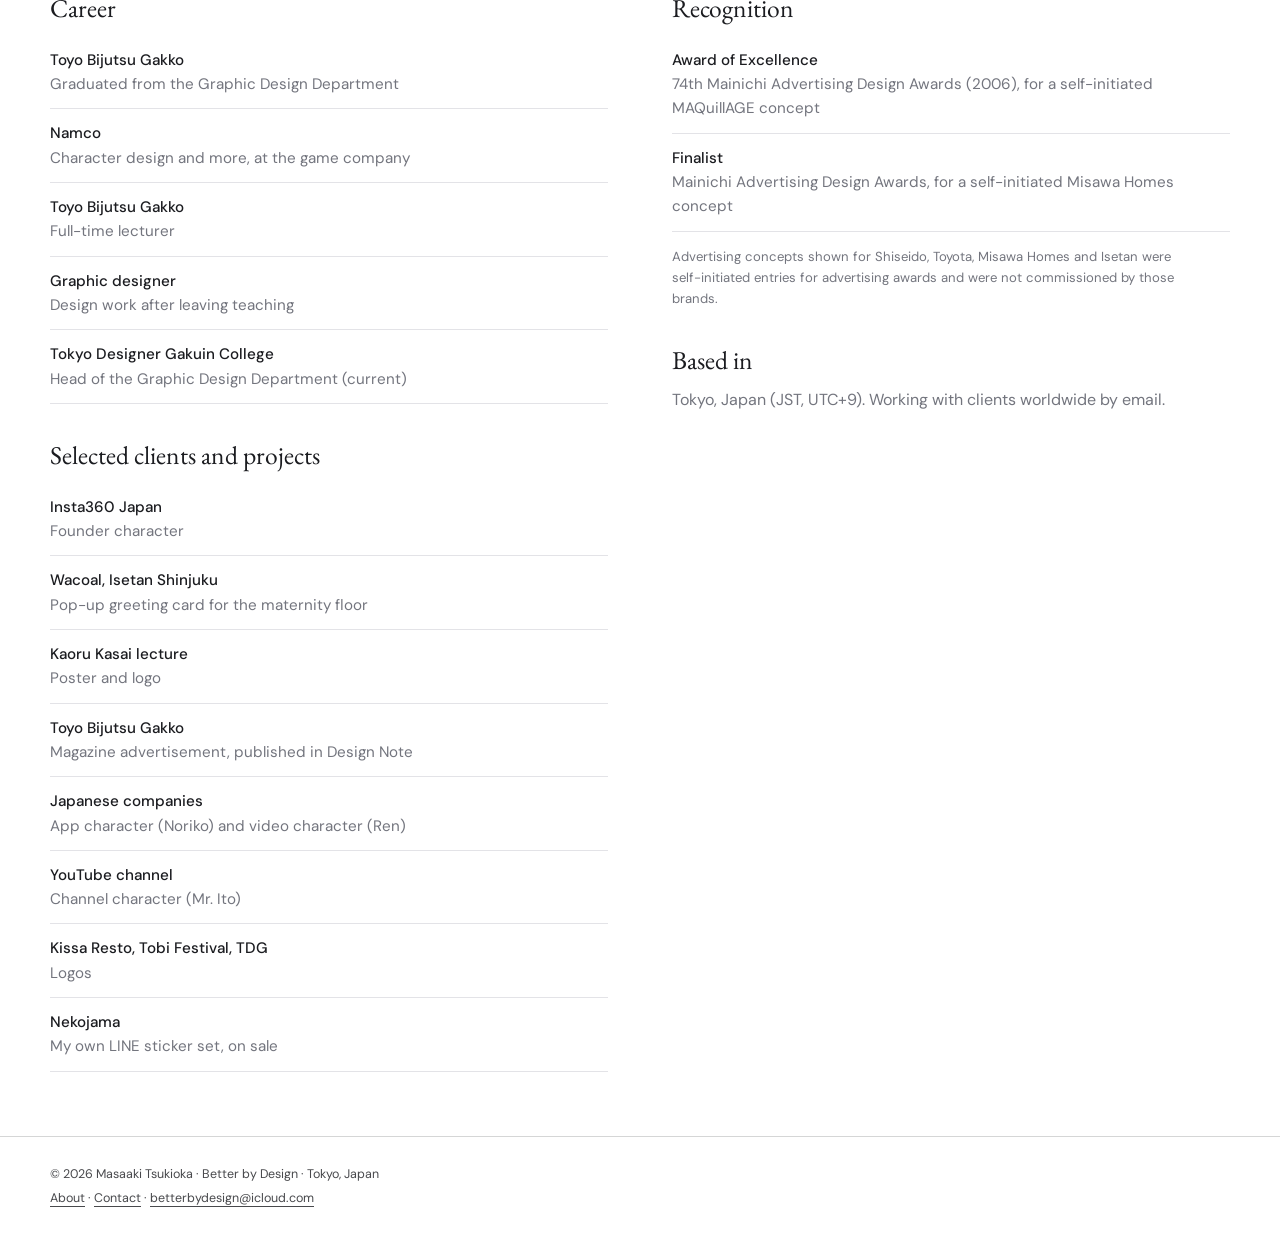
==== commit c2df59ab: "About: add career history (Namco, Toyo Bijutsu Gakko lecturer, Tokyo Designer Gakuin department head" ====
--- a/about/index.html
+++ b/about/index.html
@@ -6,6 +6,17 @@
 <title>About — Masaaki Tsukioka, Better by Design</title>
 <meta name="description" content="Masaaki Tsukioka is a Tokyo-based illustrator, character designer and graphic designer working as Better by Design. Clients include Insta360 Japan and Wacoal; Award of Excellence, Mainichi Advertising Design Awards 2006.">
 <meta name="author" content="Masaaki Tsukioka">
+<link rel="canonical" href="https://masaakitsukioka.github.io/pf/about/">
+<meta property="og:type" content="article">
+<meta property="og:site_name" content="Masaaki Tsukioka — Better by Design">
+<meta property="og:url" content="https://masaakitsukioka.github.io/pf/about/">
+<meta property="og:title" content="About — Masaaki Tsukioka, Better by Design">
+<meta property="og:description" content="Masaaki Tsukioka is a Tokyo-based illustrator, character designer and graphic designer working as Better by Design. Clients include Insta360 Japan and Wacoal; Award of Excellence, Mainichi Advertising Design Awards 2006.">
+<meta property="og:image" content="https://masaakitsukioka.github.io/pf/assets/og/home.jpg">
+<meta property="og:image:width" content="1200">
+<meta property="og:image:height" content="630">
+<meta property="og:locale" content="en_US">
+<meta name="twitter:card" content="summary_large_image">
 <meta name="theme-color" content="#ffffff">
 <link rel="preconnect" href="https://fonts.googleapis.com">
 <link rel="preconnect" href="https://fonts.gstatic.com" crossorigin>
@@ -32,7 +43,8 @@
     <div class="p-grid">
       <figure class="p-fig"><img src="../img/self-portrait.jpg" alt="Self-portrait illustration of Masaaki Tsukioka: black hair, glasses and a grey hoodie" width="955" height="1384"><figcaption>Self-portrait.</figcaption></figure>
       <div class="p-text">
-        <p>My background is in advertising design. I created self-initiated campaign concepts for brands such as Shiseido, Toyota and Misawa Homes as entries for Japanese advertising awards. My concept for Shiseido's MAQuillAGE received an Award of Excellence at the 2006 Mainichi Advertising Design Awards, and my Misawa Homes concept was a finalist at the same awards.</p>
+        <p>I studied graphic design at Toyo Bijutsu Gakko (Toyo Institute of Art and Design) in Tokyo, then joined the game company Namco, where I worked on character design and more. Later I returned to Toyo Bijutsu Gakko as a full-time lecturer in graphic design. During those years I also created self-initiated campaign concepts for brands such as Shiseido, Toyota and Misawa Homes as entries for Japanese advertising awards: my concept for Shiseido's MAQuillAGE received an Award of Excellence at the 74th Mainichi Advertising Design Awards in 2006, and my Misawa Homes concept was a finalist at the same awards.</p>
+        <p>After teaching, I worked as a graphic designer. Today I head the Graphic Design Department at Tokyo Designer Gakuin College, and I take on illustration, character and design projects under the name Better by Design.</p>
         <p>My client work spans characters and graphics: a founder character for Insta360 Japan, a channel character for a Japanese YouTuber, and characters for a Japanese company's app and videos. On the graphic side, I designed the poster and logo for a lecture by art director Kaoru Kasai, a magazine advertisement for Toyo Bijutsu Gakko published in the design magazine Design Note, a pop-up greeting card for Wacoal's maternity floor at Isetan Shinjuku, and logos for the café Kissa Resto, the Tobi Festival and TDG's 50th anniversary. I also create and sell my own LINE sticker set, Nekojama.</p>
         <p>Everything I make starts from one habit: seeing one thing as another. A kanji becomes a wrestler, an eraser becomes a car. I believe a good character starts with understanding who they are, so before I draw I ask about personality, world and audience, then turn those answers into visuals that stay consistent across every use.</p>
         <h2>Working together</h2>
@@ -42,6 +54,14 @@
     </div>
     <div class="p-cols">
       <div>
+        <h2>Career</h2>
+        <ul class="p-list">
+          <li><b>Toyo Bijutsu Gakko</b> Graduated from the Graphic Design Department</li>
+          <li><b>Namco</b> Character design and more, at the game company</li>
+          <li><b>Toyo Bijutsu Gakko</b> Full-time lecturer</li>
+          <li><b>Graphic designer</b> Design work after leaving teaching</li>
+          <li><b>Tokyo Designer Gakuin College</b> Head of the Graphic Design Department (current)</li>
+        </ul>
         <h2>Selected clients and projects</h2>
         <ul class="p-list">
           <li><b>Insta360 Japan</b> Founder character</li>
@@ -57,7 +77,7 @@
       <div>
         <h2>Recognition</h2>
         <ul class="p-list">
-          <li><b>Award of Excellence</b> Mainichi Advertising Design Awards 2006, for a self-initiated MAQuillAGE concept</li>
+          <li><b>Award of Excellence</b> 74th Mainichi Advertising Design Awards (2006), for a self-initiated MAQuillAGE concept</li>
           <li><b>Finalist</b> Mainichi Advertising Design Awards, for a self-initiated Misawa Homes concept</li>
         </ul>
         <p class="p-note">Advertising concepts shown for Shiseido, Toyota, Misawa Homes and Isetan were self-initiated entries for advertising awards and were not commissioned by those brands.</p>
